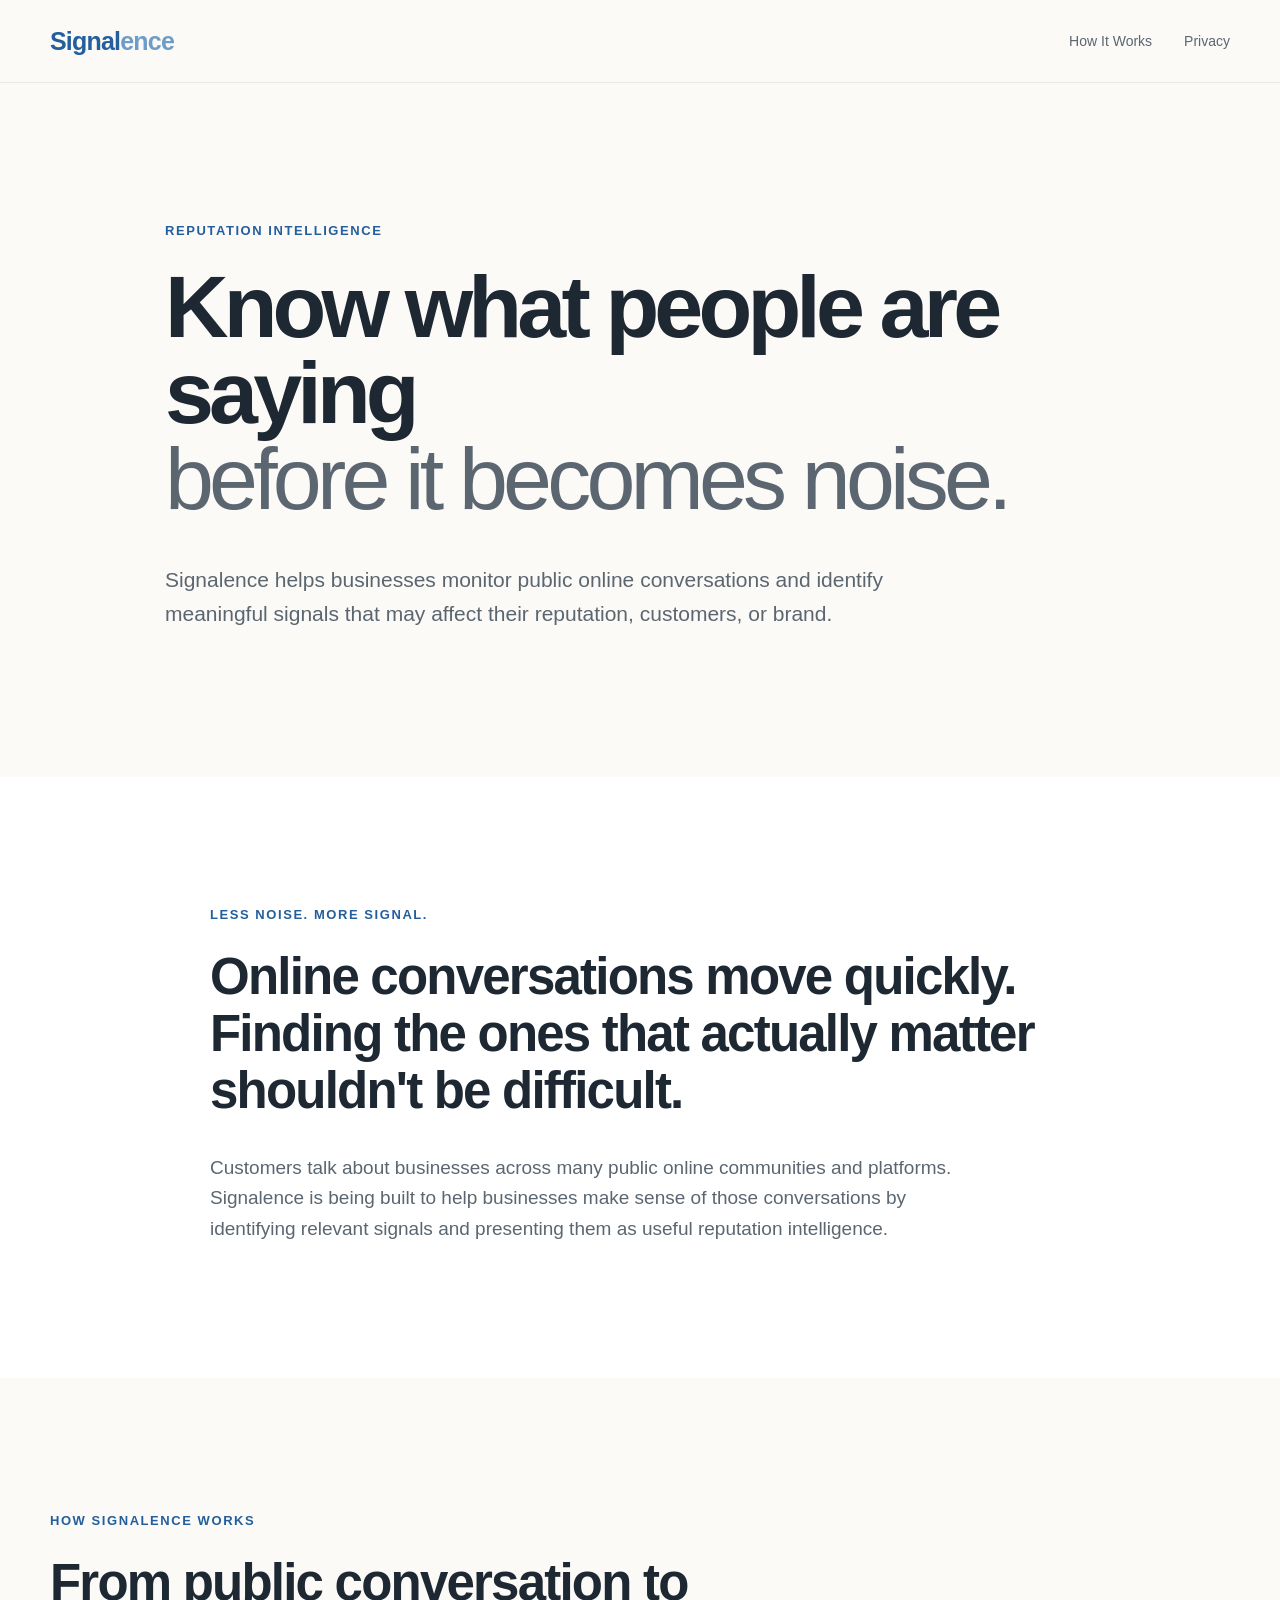
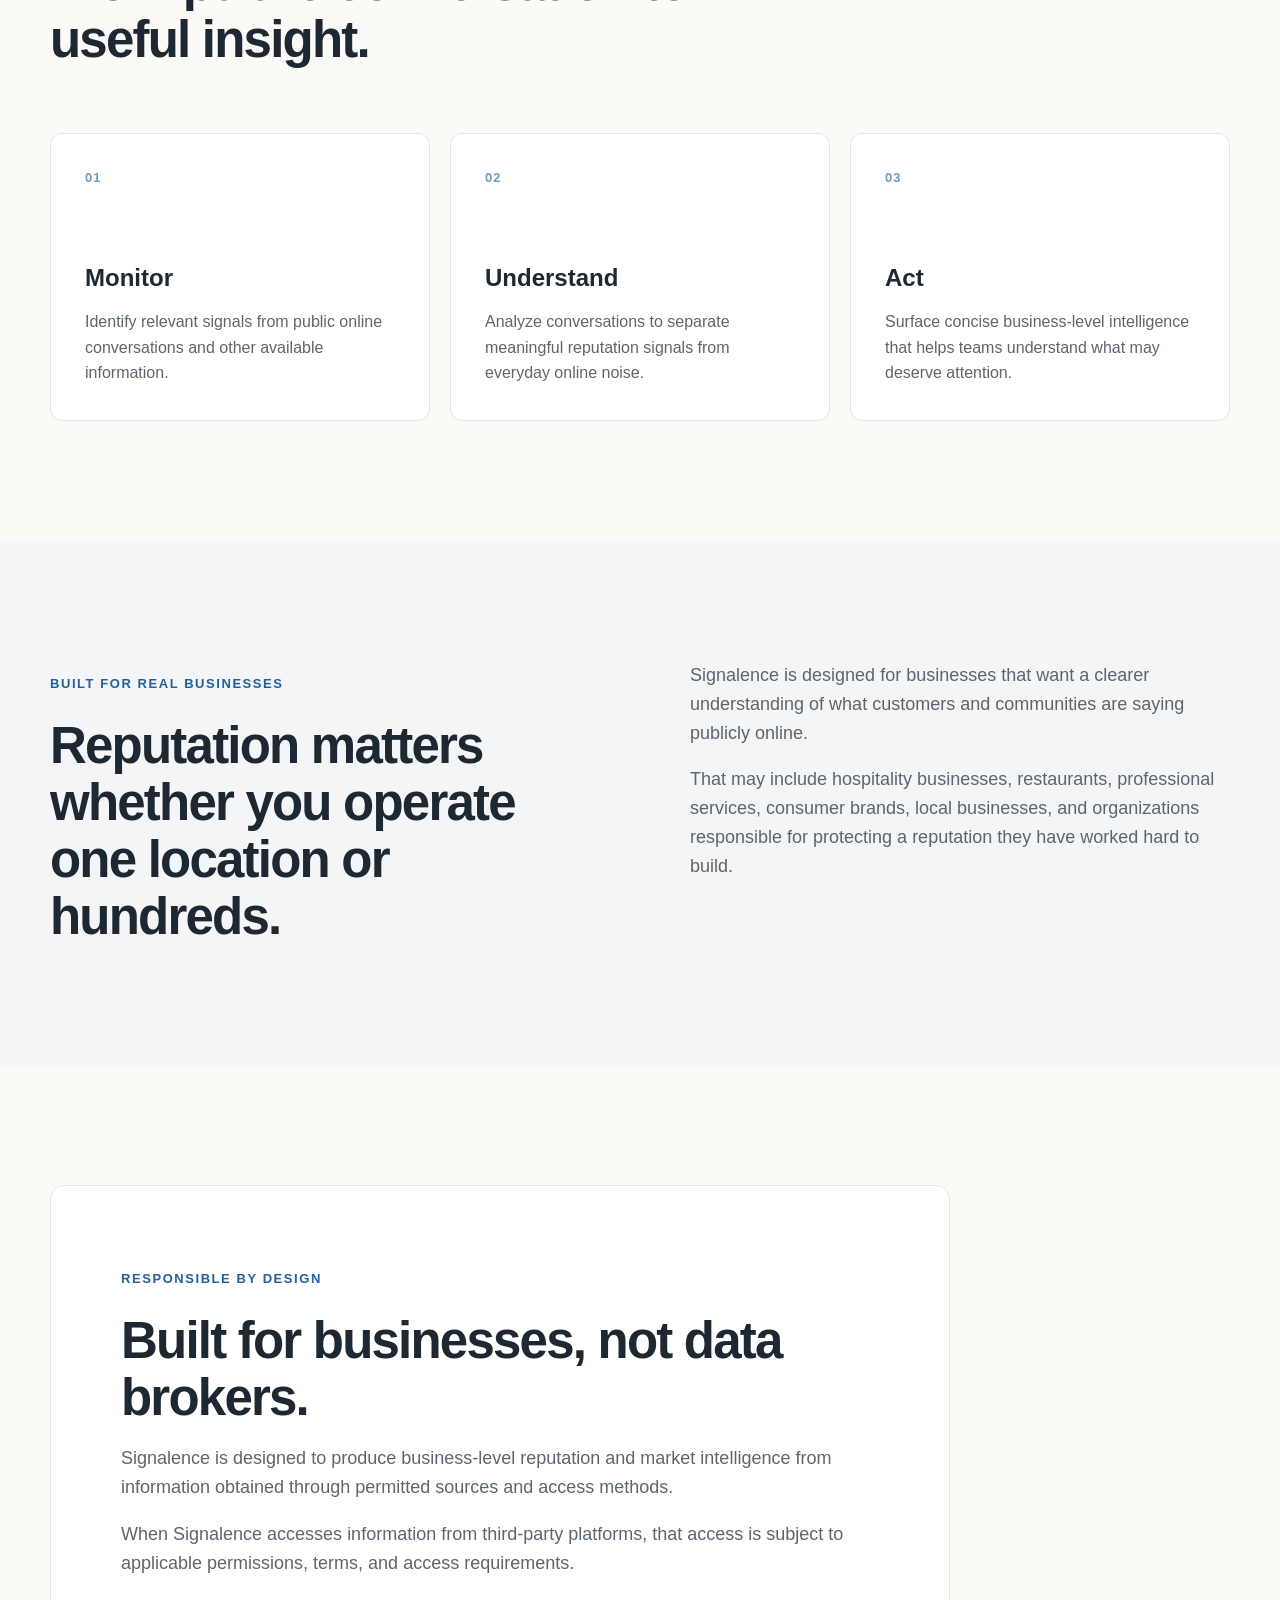
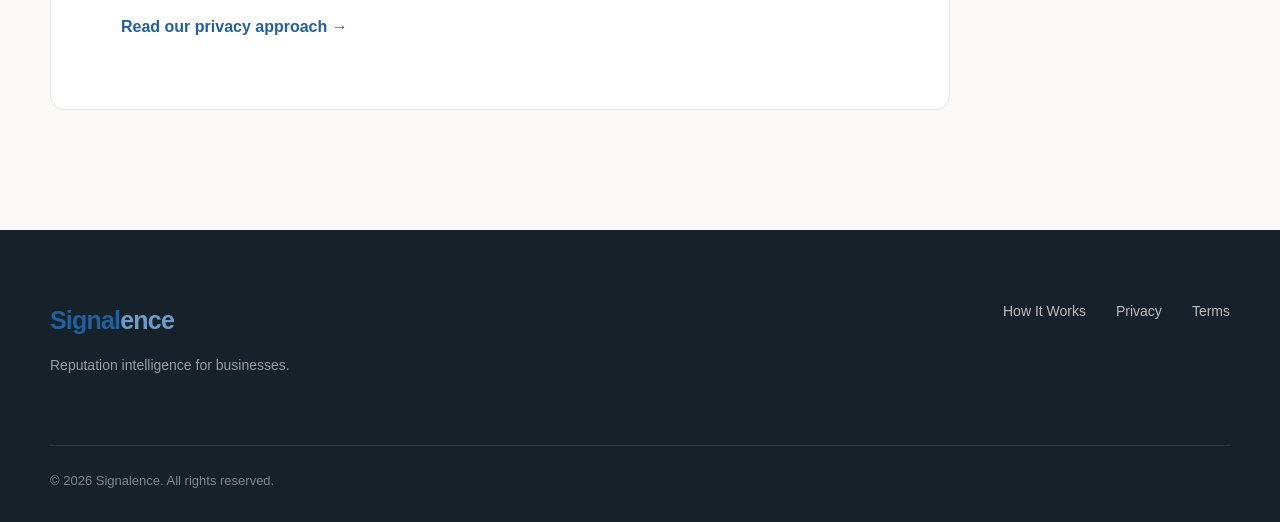
==== index.html @ a6897677 "Initial Signalence website" ====
<!DOCTYPE html>
<html lang="en">
<head>
    <meta charset="UTF-8">
    <meta name="viewport" content="width=device-width, initial-scale=1.0">

    <title>Signalence | Reputation Intelligence</title>

    <meta
            name="description"
            content="Signalence helps businesses understand meaningful public conversations that may affect their reputation, customers, and brand."
    >

    <link rel="stylesheet" href="./styles.css">
</head>

<body>

<header class="site-header">
    <div class="container nav-container">

        <a href="./index.html" class="wordmark">
            <span class="signal">Signal</span><span class="ence">ence</span>
        </a>

        <nav class="main-nav">
            <a href="./about.html">How It Works</a>
            <a href="./privacy.html">Privacy</a>
        </nav>

    </div>
</header>


<main>

    <section class="hero">

        <div class="container hero-content">

            <p class="eyebrow">Reputation intelligence</p>

            <h1>
                Know what people are saying
                <span>before it becomes noise.</span>
            </h1>

            <p class="hero-description">
                Signalence helps businesses monitor public online conversations
                and identify meaningful signals that may affect their reputation,
                customers, or brand.
            </p>



        </div>

    </section>


    <section class="intro">

        <div class="container narrow">

            <p class="section-label">Less noise. More signal.</p>

            <h2>
                Online conversations move quickly.
                Finding the ones that actually matter shouldn't be difficult.
            </h2>

            <p class="section-copy">
                Customers talk about businesses across many public online
                communities and platforms. Signalence is being built to help
                businesses make sense of those conversations by identifying
                relevant signals and presenting them as useful reputation
                intelligence.
            </p>

        </div>

    </section>


    <section class="process">

        <div class="container">

            <div class="section-heading">

                <p class="section-label">How Signalence works</p>

                <h2>
                    From public conversation to useful insight.
                </h2>

            </div>


            <div class="process-grid">

                <article class="process-card">

                    <div class="step-number">01</div>

                    <h3>Monitor</h3>

                    <p>
                        Identify relevant signals from public online conversations and other available information.
                    </p>

                </article>


                <article class="process-card">

                    <div class="step-number">02</div>

                    <h3>Understand</h3>

                    <p>
                        Analyze conversations to separate meaningful reputation
                        signals from everyday online noise.
                    </p>

                </article>


                <article class="process-card">

                    <div class="step-number">03</div>

                    <h3>Act</h3>

                    <p>
                        Surface concise business-level intelligence that helps
                        teams understand what may deserve attention.
                    </p>

                </article>

            </div>

        </div>

    </section>


    <section class="audience">

        <div class="container audience-layout">

            <div>

                <p class="section-label">Built for real businesses</p>

                <h2>
                    Reputation matters whether you operate one location or
                    hundreds.
                </h2>

            </div>


            <div class="audience-copy">

                <p>
                    Signalence is designed for businesses that want a clearer
                    understanding of what customers and communities are saying
                    publicly online.
                </p>

                <p>
                    That may include hospitality businesses, restaurants,
                    professional services, consumer brands, local businesses,
                    and organizations responsible for protecting a reputation
                    they have worked hard to build.
                </p>

            </div>

        </div>

    </section>


    <section class="principles">

        <div class="container">

            <div class="principles-panel">

                <p class="section-label">Responsible by design</p>

                <h2>
                    Built for businesses, not data brokers.
                </h2>

                <p>
                    Signalence is designed to produce business-level reputation and market intelligence from information obtained through permitted sources and access methods.
                </p>

                <p>
                    When Signalence accesses information from third-party platforms, that access is subject to applicable permissions, terms, and access requirements.
                </p>

                <a href="./privacy.html" class="text-link">
                    Read our privacy approach →
                </a>

            </div>

        </div>

    </section>




</main>


<footer class="site-footer">

    <div class="container footer-content">

        <div class="footer-brand">

            <a href="./index.html" class="wordmark footer-wordmark">
                <span class="signal">Signal</span><span class="ence">ence</span>
            </a>

            <p>
                Reputation intelligence for businesses.
            </p>

        </div>


        <div class="footer-links">
            <a href="./about.html">How It Works</a>
            <a href="./privacy.html">Privacy</a>
            <a href="./terms.html">Terms</a>
        </div>

    </div>


    <div class="container footer-bottom">

        <p>© 2026 Signalence. All rights reserved.</p>

    </div>

</footer>

</body>
</html>
---- styles.css ----
:root {
    --blue: #235f9c;
    --blue-light: #6e9cc8;

    --text: #1e2833;
    --text-soft: #5b6671;

    --background: #fbfaf7;
    --surface: #ffffff;
    --surface-soft: #f3f5f6;

    --border: #e2e5e7;

    --max-width: 1180px;
}


* {
    box-sizing: border-box;
}


html {
    scroll-behavior: smooth;
}


body {
    margin: 0;

    background: var(--background);

    color: var(--text);

    font-family:
        -apple-system,
        BlinkMacSystemFont,
        "Segoe UI",
        Helvetica,
        Arial,
        sans-serif;

    line-height: 1.6;
}


a {
    color: inherit;
}


.container {
    width: min(calc(100% - 48px), var(--max-width));
    margin: 0 auto;
}


.narrow {
    max-width: 860px;
}


/* Header */

.site-header {
    background: rgba(251, 250, 247, 0.96);
    border-bottom: 1px solid rgba(30, 40, 51, 0.08);
}


.nav-container {
    min-height: 82px;

    display: flex;
    align-items: center;
    justify-content: space-between;
}


.wordmark {
    text-decoration: none;

    font-size: 25px;
    font-weight: 700;

    letter-spacing: -0.8px;
}


.wordmark .signal {
    color: var(--blue);
}


.wordmark .ence {
    color: var(--blue-light);
}


.main-nav {
    display: flex;
    align-items: center;
    gap: 32px;

    font-size: 14px;
    font-weight: 500;
}


.main-nav a {
    text-decoration: none;
    color: var(--text-soft);
}


.main-nav a:hover {
    color: var(--text);
}


.main-nav .nav-contact {
    color: var(--text);

    border: 1px solid var(--border);
    border-radius: 999px;

    padding: 10px 18px;
}


/* Hero */

.hero {
    padding: 125px 0 145px;
}


.hero-content {
    max-width: 950px;
}


.eyebrow,
.section-label {
    margin-bottom: 22px;

    color: var(--blue);

    font-size: 13px;
    font-weight: 700;

    letter-spacing: 0.12em;
    text-transform: uppercase;
}


.hero h1,
.page-hero h1 {
    margin: 0;

    max-width: 1000px;

    font-size: clamp(50px, 7vw, 88px);
    line-height: 0.98;

    letter-spacing: -0.055em;

    font-weight: 650;
}


.hero h1 span {
    display: block;

    color: var(--text-soft);

    font-weight: 400;
}


.hero-description {
    max-width: 760px;

    margin: 40px 0 0;

    color: var(--text-soft);

    font-size: 21px;
    line-height: 1.65;
}


.hero-actions {
    display: flex;
    gap: 14px;

    margin-top: 42px;
}


.button {
    display: inline-block;

    padding: 14px 23px;

    border-radius: 7px;

    text-decoration: none;

    font-size: 15px;
    font-weight: 600;
}


.button.primary {
    background: var(--blue);

    color: white;
}


.button.primary:hover {
    opacity: 0.92;
}


.button.secondary {
    background: transparent;

    border: 1px solid var(--border);

    color: var(--text);
}


.button.secondary:hover {
    background: var(--surface);
}


/* Intro */

.intro {
    padding: 115px 0;

    background: var(--surface);
}


.intro h2,
.section-heading h2,
.audience h2,
.principles h2,
.contact h2,
.content-section h2 {
    margin: 0;

    font-size: clamp(34px, 4vw, 51px);
    line-height: 1.12;

    letter-spacing: -0.035em;

    font-weight: 600;
}


.section-copy {
    margin-top: 34px;

    max-width: 750px;

    color: var(--text-soft);

    font-size: 19px;
}


/* Process */

.process {
    padding: 120px 0;
}


.section-heading {
    max-width: 720px;

    margin-bottom: 65px;
}


.process-grid {
    display: grid;

    grid-template-columns: repeat(3, 1fr);

    gap: 20px;
}


.process-card {
    min-height: 280px;

    padding: 34px;

    background: var(--surface);

    border: 1px solid var(--border);

    border-radius: 12px;
}


.step-number {
    color: var(--blue-light);

    font-size: 13px;
    font-weight: 700;

    letter-spacing: 0.08em;
}


.process-card h3 {
    margin: 70px 0 12px;

    font-size: 24px;
}


.process-card p {
    margin: 0;

    color: var(--text-soft);
}


/* Audience */

.audience {
    padding: 120px 0;

    background: var(--surface-soft);
}


.audience-layout,
.content-layout {
    display: grid;

    grid-template-columns: 1fr 1fr;

    gap: 100px;
}


.audience-copy,
.content-copy {
    color: var(--text-soft);

    font-size: 18px;
}


.audience-copy p:first-child,
.content-copy p:first-child {
    margin-top: 0;
}


/* Principles */

.principles {
    padding: 120px 0;
}


.principles-panel {
    max-width: 900px;

    padding: 70px;

    background: var(--surface);

    border: 1px solid var(--border);

    border-radius: 14px;
}


.principles-panel p:not(.section-label) {
    max-width: 740px;

    color: var(--text-soft);

    font-size: 18px;
}


.text-link {
    display: inline-block;

    margin-top: 18px;

    color: var(--blue);

    font-weight: 600;

    text-decoration: none;
}


/* Contact */

.contact {
    padding: 120px 0;

    background: var(--blue);
}


.contact-content {
    max-width: 800px;
}


.contact .section-label {
    color: rgba(255, 255, 255, 0.7);
}


.contact h2 {
    color: white;
}


.contact p {
    max-width: 640px;

    color: rgba(255, 255, 255, 0.78);

    font-size: 18px;
}


.email-link {
    display: inline-block;

    margin-top: 25px;

    color: white;

    font-size: 22px;
    font-weight: 600;

    text-decoration: none;

    border-bottom: 1px solid rgba(255, 255, 255, 0.5);
}


/* Interior pages */

.page-hero {
    padding: 110px 0 120px;
}


.page-hero h1 {
    font-size: clamp(48px, 6vw, 76px);
}


.content-section {
    padding: 105px 0;

    border-top: 1px solid var(--border);
}


.light-section {
    background: var(--surface-soft);
}


.light-section .process-grid {
    grid-template-columns: repeat(4, 1fr);
}


.light-section .process-card {
    min-height: 300px;
}


.light-section .process-card h3 {
    margin-top: 65px;
}


/* Legal */

.legal-page {
    padding: 105px 0 130px;
}


.legal-container {
    max-width: 780px;
}


.legal-container h1 {
    margin: 0 0 12px;

    font-size: clamp(46px, 6vw, 68px);

    letter-spacing: -0.045em;
}


.legal-date {
    margin-bottom: 70px;

    color: var(--text-soft);
}


.legal-container h2 {
    margin-top: 54px;
    margin-bottom: 16px;

    font-size: 25px;
}


.legal-container p {
    color: var(--text-soft);

    font-size: 17px;
}


.legal-container a {
    color: var(--blue);
}


/* Footer */

.site-footer {
    padding: 70px 0 30px;

    background: #17212a;

    color: white;
}


.footer-content {
    display: flex;

    justify-content: space-between;

    gap: 60px;

    padding-bottom: 55px;
}


.footer-wordmark {
    display: inline-block;
}


.footer-brand p {
    color: rgba(255, 255, 255, 0.55);

    font-size: 14px;
}


.footer-links {
    display: flex;

    gap: 30px;

    align-items: flex-start;
}


.footer-links a {
    text-decoration: none;

    color: rgba(255, 255, 255, 0.7);

    font-size: 14px;
}


.footer-links a:hover {
    color: white;
}


.footer-bottom {
    padding-top: 25px;

    border-top: 1px solid rgba(255, 255, 255, 0.1);
}


.footer-bottom p {
    margin: 0;

    color: rgba(255, 255, 255, 0.45);

    font-size: 13px;
}


/* Mobile */

@media (max-width: 800px) {

    .container {
        width: min(calc(100% - 32px), var(--max-width));
    }


    .nav-container {
        min-height: 70px;
    }


    .main-nav {
        gap: 16px;
    }


    .main-nav a:not(.nav-contact) {
        display: none;
    }


    .hero {
        padding: 85px 0 100px;
    }


    .hero-description {
        font-size: 18px;
    }


    .hero-actions {
        flex-direction: column;
        align-items: flex-start;
    }


    .process-grid,
    .light-section .process-grid {
        grid-template-columns: 1fr;
    }


    .audience-layout,
    .content-layout {
        grid-template-columns: 1fr;

        gap: 40px;
    }


    .principles-panel {
        padding: 40px 28px;
    }


    .footer-content {
        flex-direction: column;
    }


    .footer-links {
        flex-wrap: wrap;
    }

}
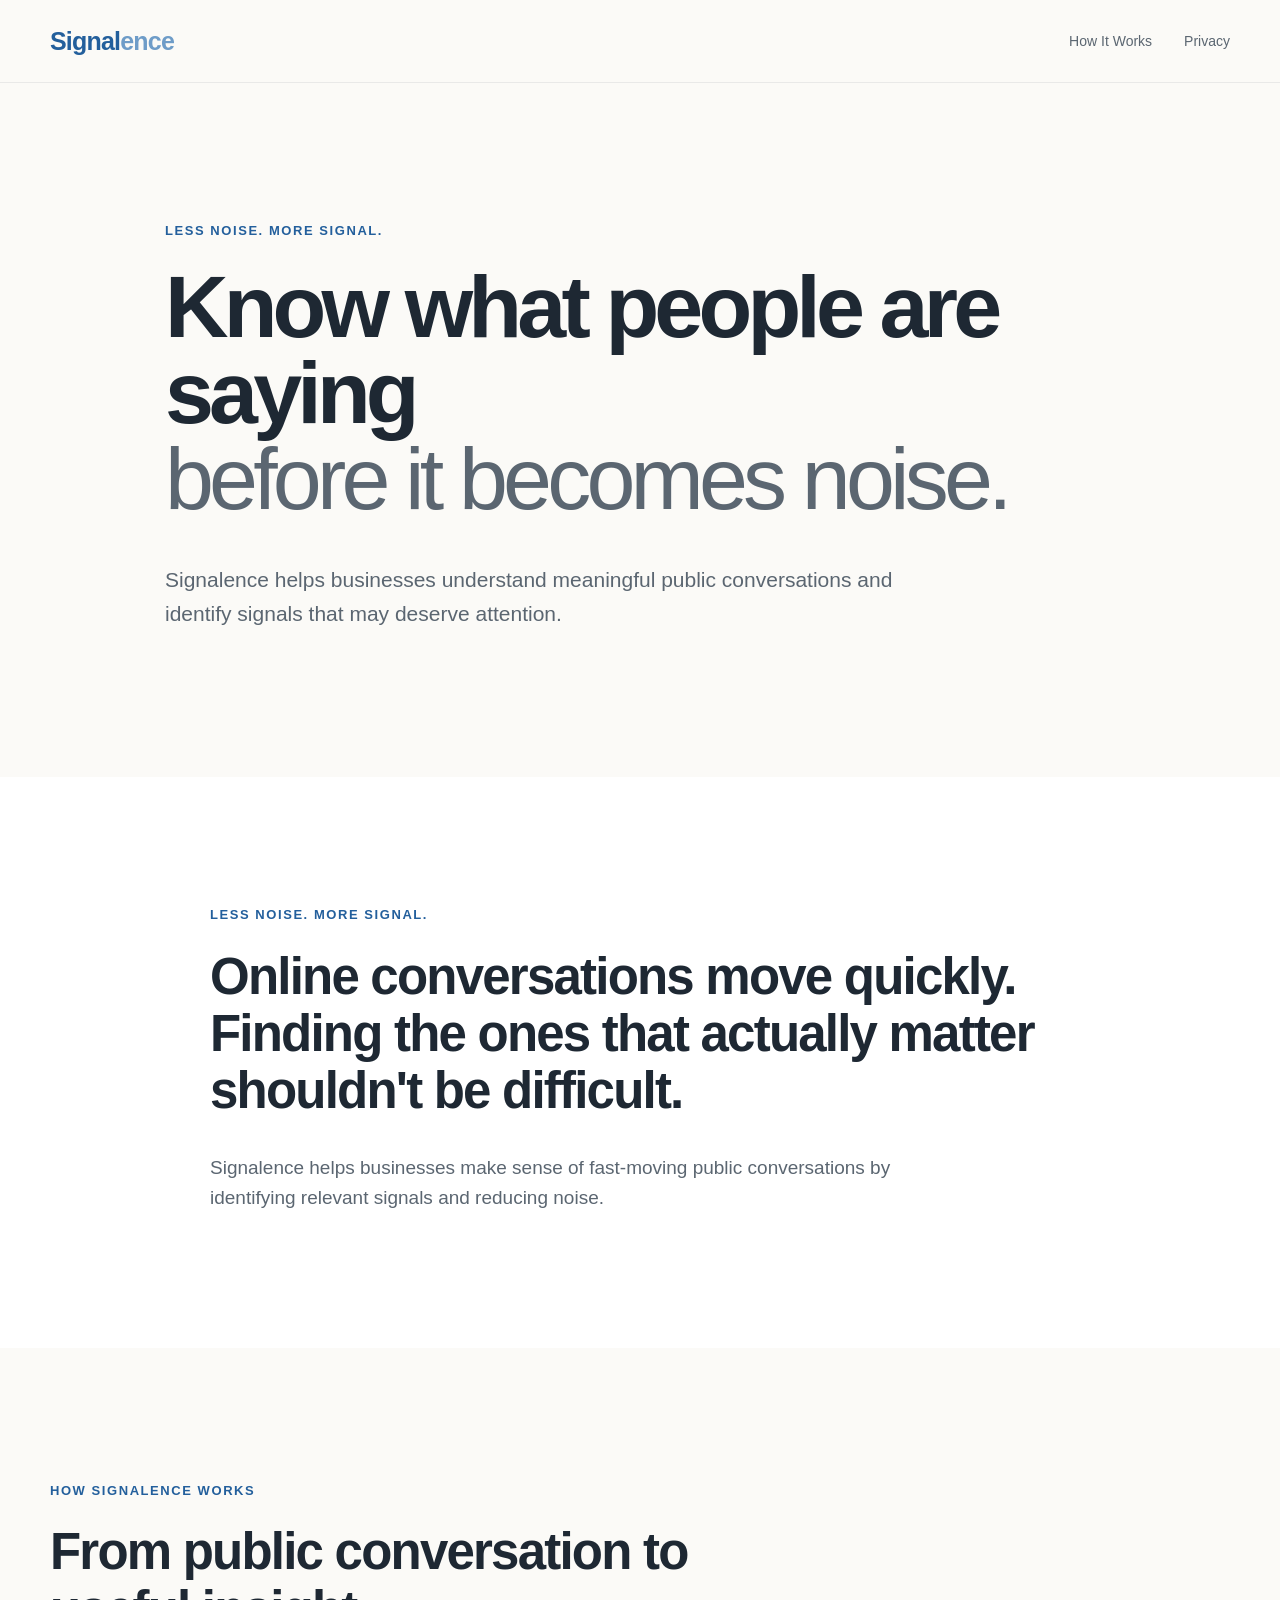
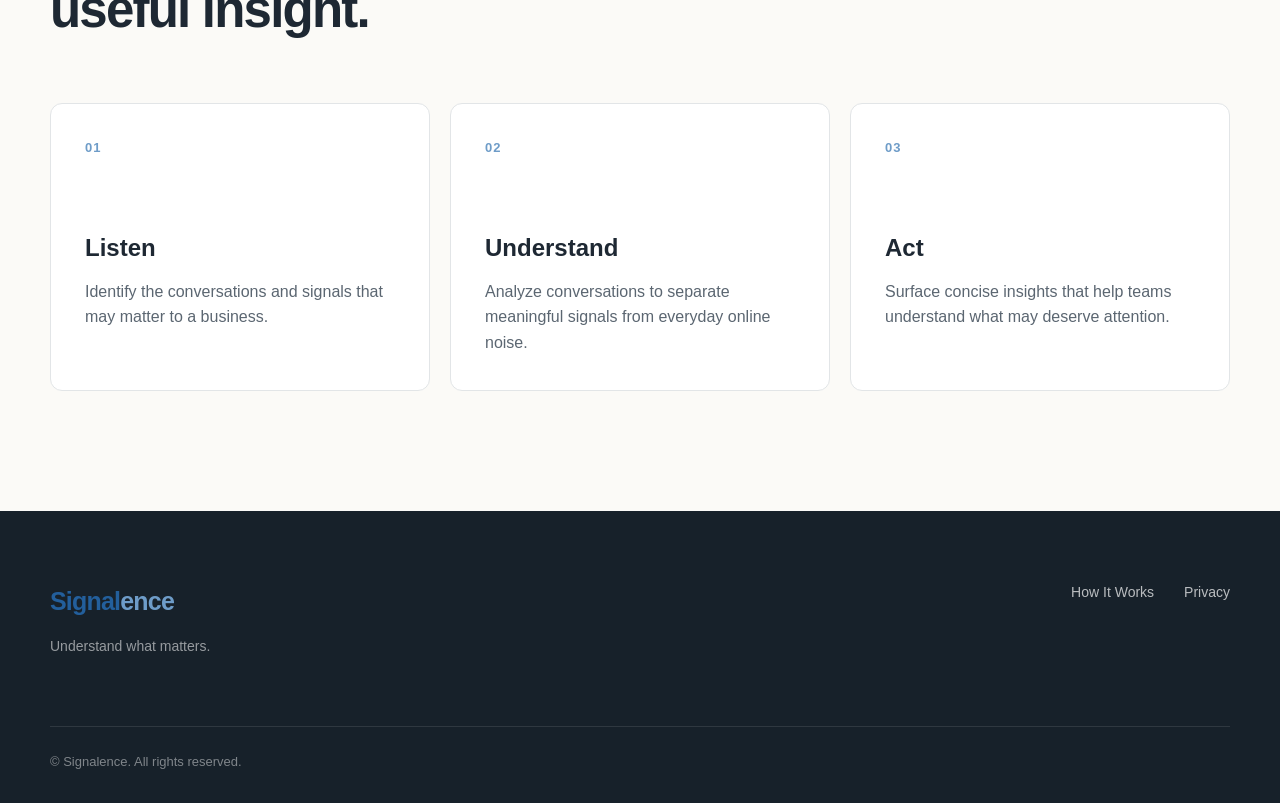
==== commit b13c5628: "Update storefront content" ====
--- a/index.html
+++ b/index.html
@@ -4,11 +4,11 @@
     <meta charset="UTF-8">
     <meta name="viewport" content="width=device-width, initial-scale=1.0">
 
-    <title>Signalence | Reputation Intelligence</title>
+    <title>Signalence</title>
 
     <meta
             name="description"
-            content="Signalence helps businesses understand meaningful public conversations that may affect their reputation, customers, and brand."
+            content="Signalence helps businesses understand meaningful public conversations and identify signals that may deserve attention."
     >
 
     <link rel="stylesheet" href="./styles.css">
@@ -38,7 +38,7 @@
 
         <div class="container hero-content">
 
-            <p class="eyebrow">Reputation intelligence</p>
+            <p class="eyebrow">Less noise. More signal.</p>
 
             <h1>
                 Know what people are saying
@@ -46,9 +46,8 @@
             </h1>
 
             <p class="hero-description">
-                Signalence helps businesses monitor public online conversations
-                and identify meaningful signals that may affect their reputation,
-                customers, or brand.
+                Signalence helps businesses understand meaningful public conversations
+                and identify signals that may deserve attention.
             </p>
 
 
@@ -70,11 +69,8 @@
             </h2>
 
             <p class="section-copy">
-                Customers talk about businesses across many public online
-                communities and platforms. Signalence is being built to help
-                businesses make sense of those conversations by identifying
-                relevant signals and presenting them as useful reputation
-                intelligence.
+                Signalence helps businesses make sense of fast-moving
+                public conversations by identifying relevant signals and reducing noise.
             </p>
 
         </div>
@@ -103,10 +99,10 @@
 
                     <div class="step-number">01</div>
 
-                    <h3>Monitor</h3>
+                    <h3>Listen</h3>
 
                     <p>
-                        Identify relevant signals from public online conversations and other available information.
+                        Identify the conversations and signals that may matter to a business.
                     </p>
 
                 </article>
@@ -119,7 +115,7 @@
                     <h3>Understand</h3>
 
                     <p>
-                        Analyze conversations to separate meaningful reputation
+                        Analyze conversations to separate meaningful
                         signals from everyday online noise.
                     </p>
 
@@ -133,8 +129,7 @@
                     <h3>Act</h3>
 
                     <p>
-                        Surface concise business-level intelligence that helps
-                        teams understand what may deserve attention.
+                        Surface concise insights that help teams understand what may deserve attention.
                     </p>
 
                 </article>
@@ -144,79 +139,6 @@
         </div>
 
     </section>
-
-
-    <section class="audience">
-
-        <div class="container audience-layout">
-
-            <div>
-
-                <p class="section-label">Built for real businesses</p>
-
-                <h2>
-                    Reputation matters whether you operate one location or
-                    hundreds.
-                </h2>
-
-            </div>
-
-
-            <div class="audience-copy">
-
-                <p>
-                    Signalence is designed for businesses that want a clearer
-                    understanding of what customers and communities are saying
-                    publicly online.
-                </p>
-
-                <p>
-                    That may include hospitality businesses, restaurants,
-                    professional services, consumer brands, local businesses,
-                    and organizations responsible for protecting a reputation
-                    they have worked hard to build.
-                </p>
-
-            </div>
-
-        </div>
-
-    </section>
-
-
-    <section class="principles">
-
-        <div class="container">
-
-            <div class="principles-panel">
-
-                <p class="section-label">Responsible by design</p>
-
-                <h2>
-                    Built for businesses, not data brokers.
-                </h2>
-
-                <p>
-                    Signalence is designed to produce business-level reputation and market intelligence from information obtained through permitted sources and access methods.
-                </p>
-
-                <p>
-                    When Signalence accesses information from third-party platforms, that access is subject to applicable permissions, terms, and access requirements.
-                </p>
-
-                <a href="./privacy.html" class="text-link">
-                    Read our privacy approach →
-                </a>
-
-            </div>
-
-        </div>
-
-    </section>
-
-
-
-
 </main>
 
 
@@ -231,7 +153,7 @@
             </a>
 
             <p>
-                Reputation intelligence for businesses.
+                Understand what matters.
             </p>
 
         </div>
@@ -240,7 +162,6 @@
         <div class="footer-links">
             <a href="./about.html">How It Works</a>
             <a href="./privacy.html">Privacy</a>
-            <a href="./terms.html">Terms</a>
         </div>
 
     </div>
@@ -248,7 +169,7 @@
 
     <div class="container footer-bottom">
 
-        <p>© 2026 Signalence. All rights reserved.</p>
+        <p>© Signalence. All rights reserved.</p>
 
     </div>
 
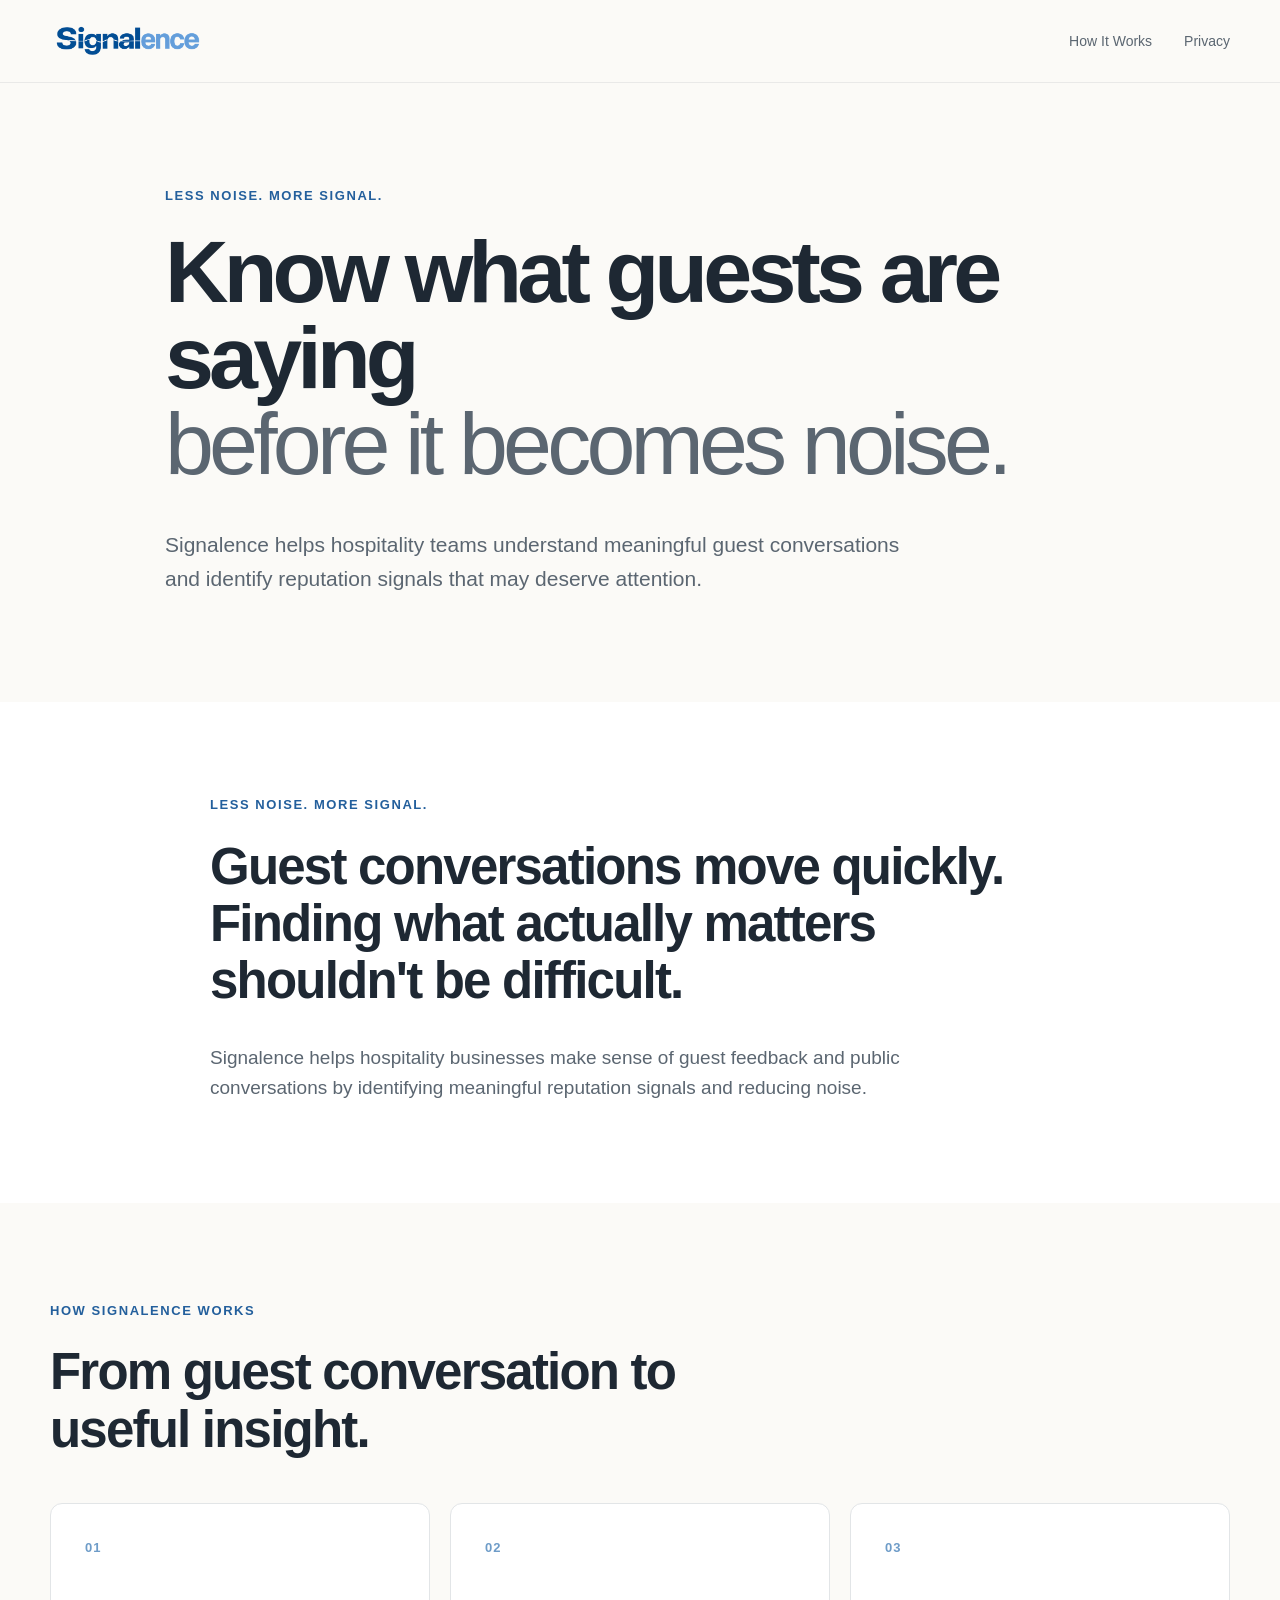
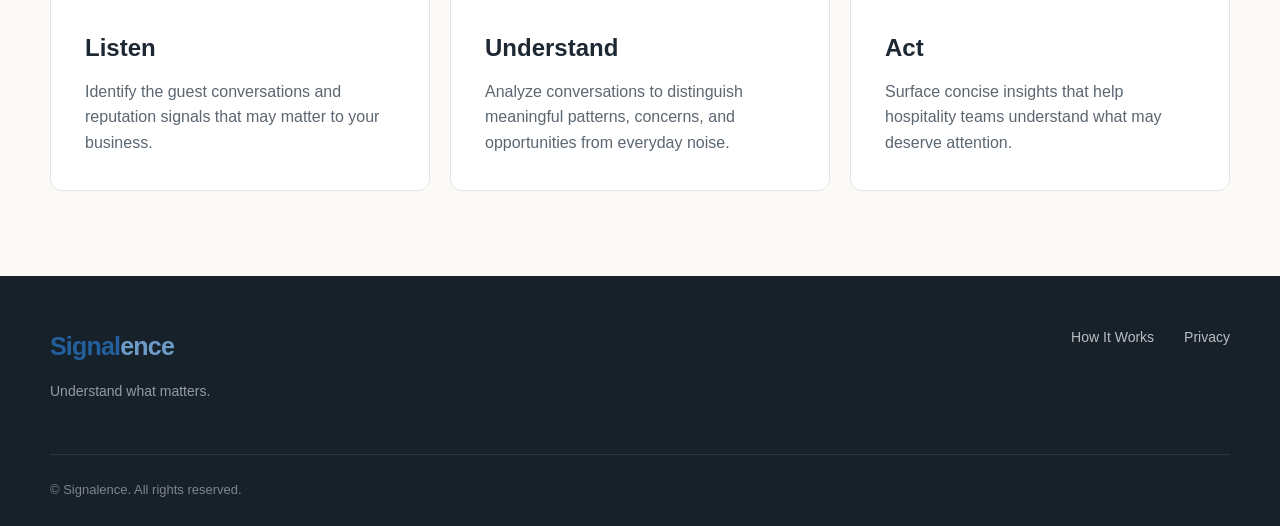
==== commit 769111e0: "Update Signalence hospitality branding and logo" ====
--- a/index.html
+++ b/index.html
@@ -8,7 +8,7 @@
 
     <meta
             name="description"
-            content="Signalence helps businesses understand meaningful public conversations and identify signals that may deserve attention."
+            content="Signalence helps hospitality businesses understand meaningful guest conversations and identify reputation signals that may deserve attention."
     >
 
     <link rel="stylesheet" href="./styles.css">
@@ -19,8 +19,12 @@
 <header class="site-header">
     <div class="container nav-container">
 
-        <a href="./index.html" class="wordmark">
-            <span class="signal">Signal</span><span class="ence">ence</span>
+        <a href="./index.html" class="header-wordmark">
+            <img
+                    src="./signalence-logo.png"
+                    alt="Signalence"
+                    class="header-logo"
+            >
         </a>
 
         <nav class="main-nav">
@@ -41,16 +45,14 @@
             <p class="eyebrow">Less noise. More signal.</p>
 
             <h1>
-                Know what people are saying
+                Know what guests are saying
                 <span>before it becomes noise.</span>
             </h1>
 
             <p class="hero-description">
-                Signalence helps businesses understand meaningful public conversations
-                and identify signals that may deserve attention.
+                Signalence helps hospitality teams understand meaningful guest conversations
+                and identify reputation signals that may deserve attention.
             </p>
-
-
 
         </div>
 
@@ -64,13 +66,14 @@
             <p class="section-label">Less noise. More signal.</p>
 
             <h2>
-                Online conversations move quickly.
-                Finding the ones that actually matter shouldn't be difficult.
+                Guest conversations move quickly.
+                Finding what actually matters shouldn't be difficult.
             </h2>
 
             <p class="section-copy">
-                Signalence helps businesses make sense of fast-moving
-                public conversations by identifying relevant signals and reducing noise.
+                Signalence helps hospitality businesses make sense of guest feedback
+                and public conversations by identifying meaningful reputation signals
+                and reducing noise.
             </p>
 
         </div>
@@ -87,7 +90,7 @@
                 <p class="section-label">How Signalence works</p>
 
                 <h2>
-                    From public conversation to useful insight.
+                    From guest conversation to useful insight.
                 </h2>
 
             </div>
@@ -102,7 +105,8 @@
                     <h3>Listen</h3>
 
                     <p>
-                        Identify the conversations and signals that may matter to a business.
+                        Identify the guest conversations and reputation signals
+                        that may matter to your business.
                     </p>
 
                 </article>
@@ -115,8 +119,8 @@
                     <h3>Understand</h3>
 
                     <p>
-                        Analyze conversations to separate meaningful
-                        signals from everyday online noise.
+                        Analyze conversations to distinguish meaningful patterns,
+                        concerns, and opportunities from everyday noise.
                     </p>
 
                 </article>
@@ -129,7 +133,8 @@
                     <h3>Act</h3>
 
                     <p>
-                        Surface concise insights that help teams understand what may deserve attention.
+                        Surface concise insights that help hospitality teams
+                        understand what may deserve attention.
                     </p>
 
                 </article>
--- a/styles.css
+++ b/styles.css
@@ -14,22 +14,17 @@
     --max-width: 1180px;
 }
 
-
 * {
     box-sizing: border-box;
 }
 
-
 html {
     scroll-behavior: smooth;
 }
 
-
 body {
     margin: 0;
-
     background: var(--background);
-
     color: var(--text);
 
     font-family:
@@ -43,18 +38,15 @@
     line-height: 1.6;
 }
 
-
 a {
     color: inherit;
 }
-
 
 .container {
     width: min(calc(100% - 48px), var(--max-width));
     margin: 0 auto;
 }
 
-
 .narrow {
     max-width: 860px;
 }
@@ -67,7 +59,6 @@
     border-bottom: 1px solid rgba(30, 40, 51, 0.08);
 }
 
-
 .nav-container {
     min-height: 82px;
 
@@ -76,6 +67,17 @@
     justify-content: space-between;
 }
 
+.header-wordmark {
+    display: flex;
+    align-items: center;
+    text-decoration: none;
+}
+
+.header-logo {
+    display: block;
+    width: 155px;
+    height: auto;
+}
 
 .wordmark {
     text-decoration: none;
@@ -86,16 +88,13 @@
     letter-spacing: -0.8px;
 }
 
-
 .wordmark .signal {
     color: var(--blue);
 }
 
-
 .wordmark .ence {
     color: var(--blue-light);
 }
-
 
 .main-nav {
     display: flex;
@@ -106,18 +105,15 @@
     font-weight: 500;
 }
 
-
 .main-nav a {
     text-decoration: none;
     color: var(--text-soft);
 }
 
-
 .main-nav a:hover {
     color: var(--text);
 }
 
-
 .main-nav .nav-contact {
     color: var(--text);
 
@@ -131,14 +127,12 @@
 /* Hero */
 
 .hero {
-    padding: 125px 0 145px;
-}
-
+    padding: 90px 0 105px;
+}
 
 .hero-content {
     max-width: 950px;
 }
-
 
 .eyebrow,
 .section-label {
@@ -153,7 +147,6 @@
     text-transform: uppercase;
 }
 
-
 .hero h1,
 .page-hero h1 {
     margin: 0;
@@ -168,7 +161,6 @@
     font-weight: 650;
 }
 
-
 .hero h1 span {
     display: block;
 
@@ -177,7 +169,6 @@
     font-weight: 400;
 }
 
-
 .hero-description {
     max-width: 760px;
 
@@ -188,7 +179,6 @@
     font-size: 21px;
     line-height: 1.65;
 }
-
 
 .hero-actions {
     display: flex;
@@ -197,7 +187,6 @@
     margin-top: 42px;
 }
 
-
 .button {
     display: inline-block;
 
@@ -211,19 +200,15 @@
     font-weight: 600;
 }
 
-
 .button.primary {
     background: var(--blue);
-
     color: white;
 }
-
 
 .button.primary:hover {
     opacity: 0.92;
 }
 
-
 .button.secondary {
     background: transparent;
 
@@ -232,7 +217,6 @@
     color: var(--text);
 }
 
-
 .button.secondary:hover {
     background: var(--surface);
 }
@@ -241,11 +225,10 @@
 /* Intro */
 
 .intro {
-    padding: 115px 0;
+    padding: 80px 0;
 
     background: var(--surface);
 }
-
 
 .intro h2,
 .section-heading h2,
@@ -263,7 +246,6 @@
     font-weight: 600;
 }
 
-
 .section-copy {
     margin-top: 34px;
 
@@ -278,16 +260,14 @@
 /* Process */
 
 .process {
-    padding: 120px 0;
-}
-
+    padding: 85px 0;
+}
 
 .section-heading {
     max-width: 720px;
 
-    margin-bottom: 65px;
-}
-
+    margin-bottom: 45px;
+}
 
 .process-grid {
     display: grid;
@@ -297,7 +277,6 @@
     gap: 20px;
 }
 
-
 .process-card {
     min-height: 280px;
 
@@ -310,7 +289,6 @@
     border-radius: 12px;
 }
 
-
 .step-number {
     color: var(--blue-light);
 
@@ -320,14 +298,12 @@
     letter-spacing: 0.08em;
 }
 
-
 .process-card h3 {
     margin: 70px 0 12px;
 
     font-size: 24px;
 }
 
-
 .process-card p {
     margin: 0;
 
@@ -338,11 +314,10 @@
 /* Audience */
 
 .audience {
-    padding: 120px 0;
+    padding: 85px 0;
 
     background: var(--surface-soft);
 }
-
 
 .audience-layout,
 .content-layout {
@@ -353,14 +328,12 @@
     gap: 100px;
 }
 
-
 .audience-copy,
 .content-copy {
     color: var(--text-soft);
 
     font-size: 18px;
 }
-
 
 .audience-copy p:first-child,
 .content-copy p:first-child {
@@ -371,9 +344,8 @@
 /* Principles */
 
 .principles {
-    padding: 120px 0;
-}
-
+    padding: 85px 0;
+}
 
 .principles-panel {
     max-width: 900px;
@@ -387,7 +359,6 @@
     border-radius: 14px;
 }
 
-
 .principles-panel p:not(.section-label) {
     max-width: 740px;
 
@@ -396,7 +367,6 @@
     font-size: 18px;
 }
 
-
 .text-link {
     display: inline-block;
 
@@ -413,27 +383,23 @@
 /* Contact */
 
 .contact {
-    padding: 120px 0;
+    padding: 85px 0;
 
     background: var(--blue);
 }
-
 
 .contact-content {
     max-width: 800px;
 }
 
-
 .contact .section-label {
     color: rgba(255, 255, 255, 0.7);
 }
 
-
 .contact h2 {
     color: white;
 }
 
-
 .contact p {
     max-width: 640px;
 
@@ -442,7 +408,6 @@
     font-size: 18px;
 }
 
-
 .email-link {
     display: inline-block;
 
@@ -462,37 +427,31 @@
 /* Interior pages */
 
 .page-hero {
-    padding: 110px 0 120px;
-}
-
+    padding: 80px 0 85px;
+}
 
 .page-hero h1 {
     font-size: clamp(48px, 6vw, 76px);
 }
 
-
 .content-section {
-    padding: 105px 0;
+    padding: 75px 0;
 
     border-top: 1px solid var(--border);
 }
-
 
 .light-section {
     background: var(--surface-soft);
 }
 
-
 .light-section .process-grid {
     grid-template-columns: repeat(4, 1fr);
 }
 
-
 .light-section .process-card {
     min-height: 300px;
 }
 
-
 .light-section .process-card h3 {
     margin-top: 65px;
 }
@@ -501,15 +460,13 @@
 /* Legal */
 
 .legal-page {
-    padding: 105px 0 130px;
-}
-
+    padding: 75px 0 90px;
+}
 
 .legal-container {
     max-width: 780px;
 }
 
-
 .legal-container h1 {
     margin: 0 0 12px;
 
@@ -518,28 +475,24 @@
     letter-spacing: -0.045em;
 }
 
-
 .legal-date {
-    margin-bottom: 70px;
-
-    color: var(--text-soft);
-}
-
+    margin-bottom: 45px;
+
+    color: var(--text-soft);
+}
 
 .legal-container h2 {
-    margin-top: 54px;
-    margin-bottom: 16px;
+    margin-top: 38px;
+    margin-bottom: 14px;
 
     font-size: 25px;
 }
 
-
 .legal-container p {
     color: var(--text-soft);
 
     font-size: 17px;
 }
-
 
 .legal-container a {
     color: var(--blue);
@@ -549,13 +502,12 @@
 /* Footer */
 
 .site-footer {
-    padding: 70px 0 30px;
+    padding: 50px 0 25px;
 
     background: #17212a;
 
     color: white;
 }
-
 
 .footer-content {
     display: flex;
@@ -564,22 +516,19 @@
 
     gap: 60px;
 
-    padding-bottom: 55px;
-}
-
+    padding-bottom: 38px;
+}
 
 .footer-wordmark {
     display: inline-block;
 }
 
-
 .footer-brand p {
     color: rgba(255, 255, 255, 0.55);
 
     font-size: 14px;
 }
 
-
 .footer-links {
     display: flex;
 
@@ -588,7 +537,6 @@
     align-items: flex-start;
 }
 
-
 .footer-links a {
     text-decoration: none;
 
@@ -597,19 +545,16 @@
     font-size: 14px;
 }
 
-
 .footer-links a:hover {
     color: white;
 }
 
-
 .footer-bottom {
     padding-top: 25px;
 
     border-top: 1px solid rgba(255, 255, 255, 0.1);
 }
 
-
 .footer-bottom p {
     margin: 0;
 
@@ -627,44 +572,36 @@
         width: min(calc(100% - 32px), var(--max-width));
     }
 
-
     .nav-container {
         min-height: 70px;
     }
 
-
     .main-nav {
         gap: 16px;
     }
 
-
     .main-nav a:not(.nav-contact) {
         display: none;
     }
 
-
     .hero {
-        padding: 85px 0 100px;
-    }
-
+        padding: 65px 0 75px;
+    }
 
     .hero-description {
         font-size: 18px;
     }
-
 
     .hero-actions {
         flex-direction: column;
         align-items: flex-start;
     }
 
-
     .process-grid,
     .light-section .process-grid {
         grid-template-columns: 1fr;
     }
 
-
     .audience-layout,
     .content-layout {
         grid-template-columns: 1fr;
@@ -672,19 +609,15 @@
         gap: 40px;
     }
 
-
     .principles-panel {
         padding: 40px 28px;
     }
 
-
     .footer-content {
         flex-direction: column;
     }
 
-
     .footer-links {
         flex-wrap: wrap;
     }
-
 }
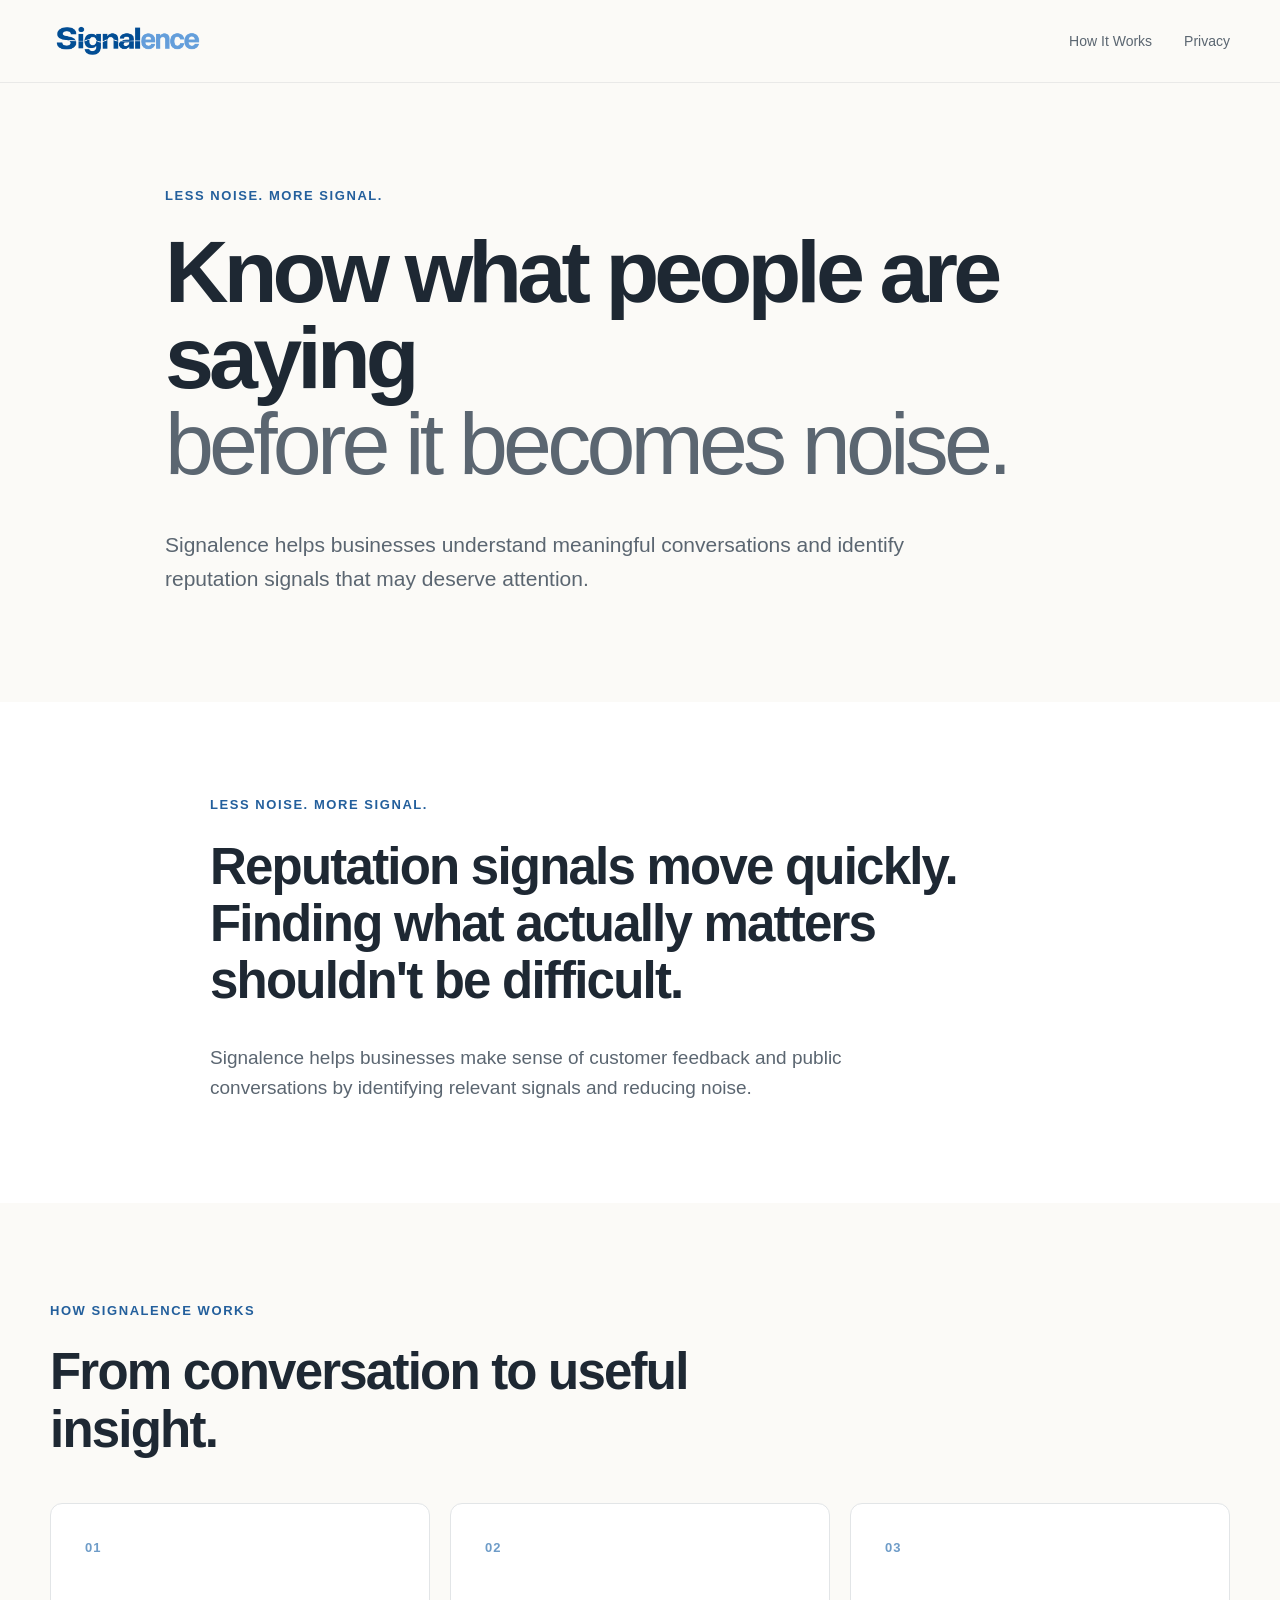
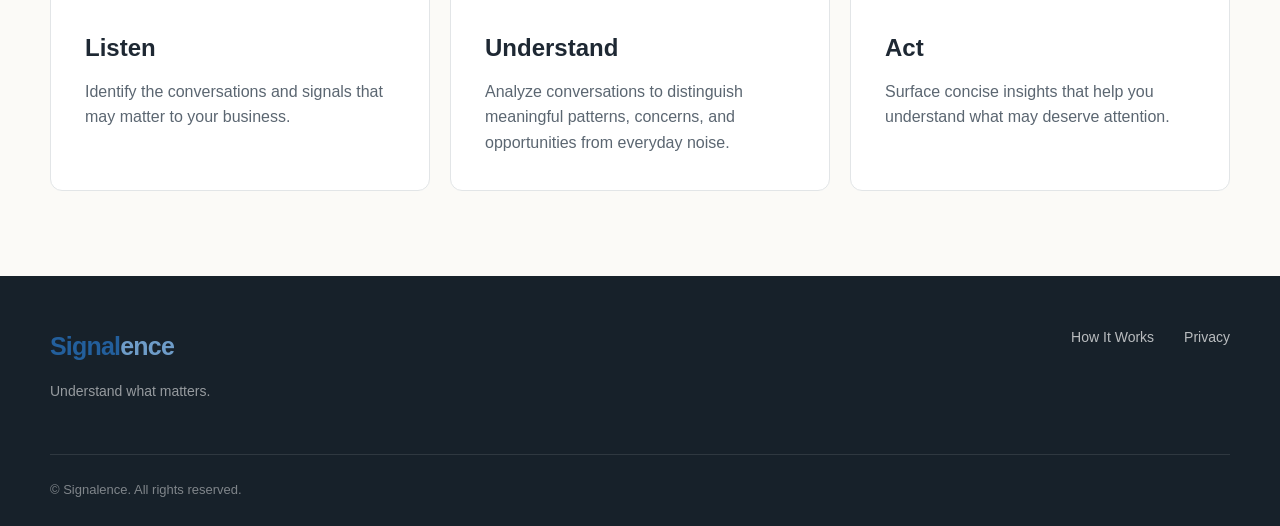
==== commit 95987f9d: "remove Signalence hospitality branding" ====
--- a/index.html
+++ b/index.html
@@ -8,7 +8,7 @@
 
     <meta
             name="description"
-            content="Signalence helps hospitality businesses understand meaningful guest conversations and identify reputation signals that may deserve attention."
+            content="Signalence helps businesses understand meaningful public conversations and identify signals that may deserve attention."
     >
 
     <link rel="stylesheet" href="./styles.css">
@@ -45,12 +45,12 @@
             <p class="eyebrow">Less noise. More signal.</p>
 
             <h1>
-                Know what guests are saying
+                Know what people are saying
                 <span>before it becomes noise.</span>
             </h1>
 
             <p class="hero-description">
-                Signalence helps hospitality teams understand meaningful guest conversations
+                Signalence helps businesses understand meaningful conversations
                 and identify reputation signals that may deserve attention.
             </p>
 
@@ -66,14 +66,13 @@
             <p class="section-label">Less noise. More signal.</p>
 
             <h2>
-                Guest conversations move quickly.
+                Reputation signals move quickly.
                 Finding what actually matters shouldn't be difficult.
             </h2>
 
             <p class="section-copy">
-                Signalence helps hospitality businesses make sense of guest feedback
-                and public conversations by identifying meaningful reputation signals
-                and reducing noise.
+                Signalence helps businesses make sense of customer feedback
+                and public conversations by identifying relevant signals and reducing noise.
             </p>
 
         </div>
@@ -90,7 +89,7 @@
                 <p class="section-label">How Signalence works</p>
 
                 <h2>
-                    From guest conversation to useful insight.
+                    From conversation to useful insight.
                 </h2>
 
             </div>
@@ -105,7 +104,7 @@
                     <h3>Listen</h3>
 
                     <p>
-                        Identify the guest conversations and reputation signals
+                        Identify the conversations and signals
                         that may matter to your business.
                     </p>
 
@@ -133,7 +132,7 @@
                     <h3>Act</h3>
 
                     <p>
-                        Surface concise insights that help hospitality teams
+                        Surface concise insights that help you
                         understand what may deserve attention.
                     </p>
 
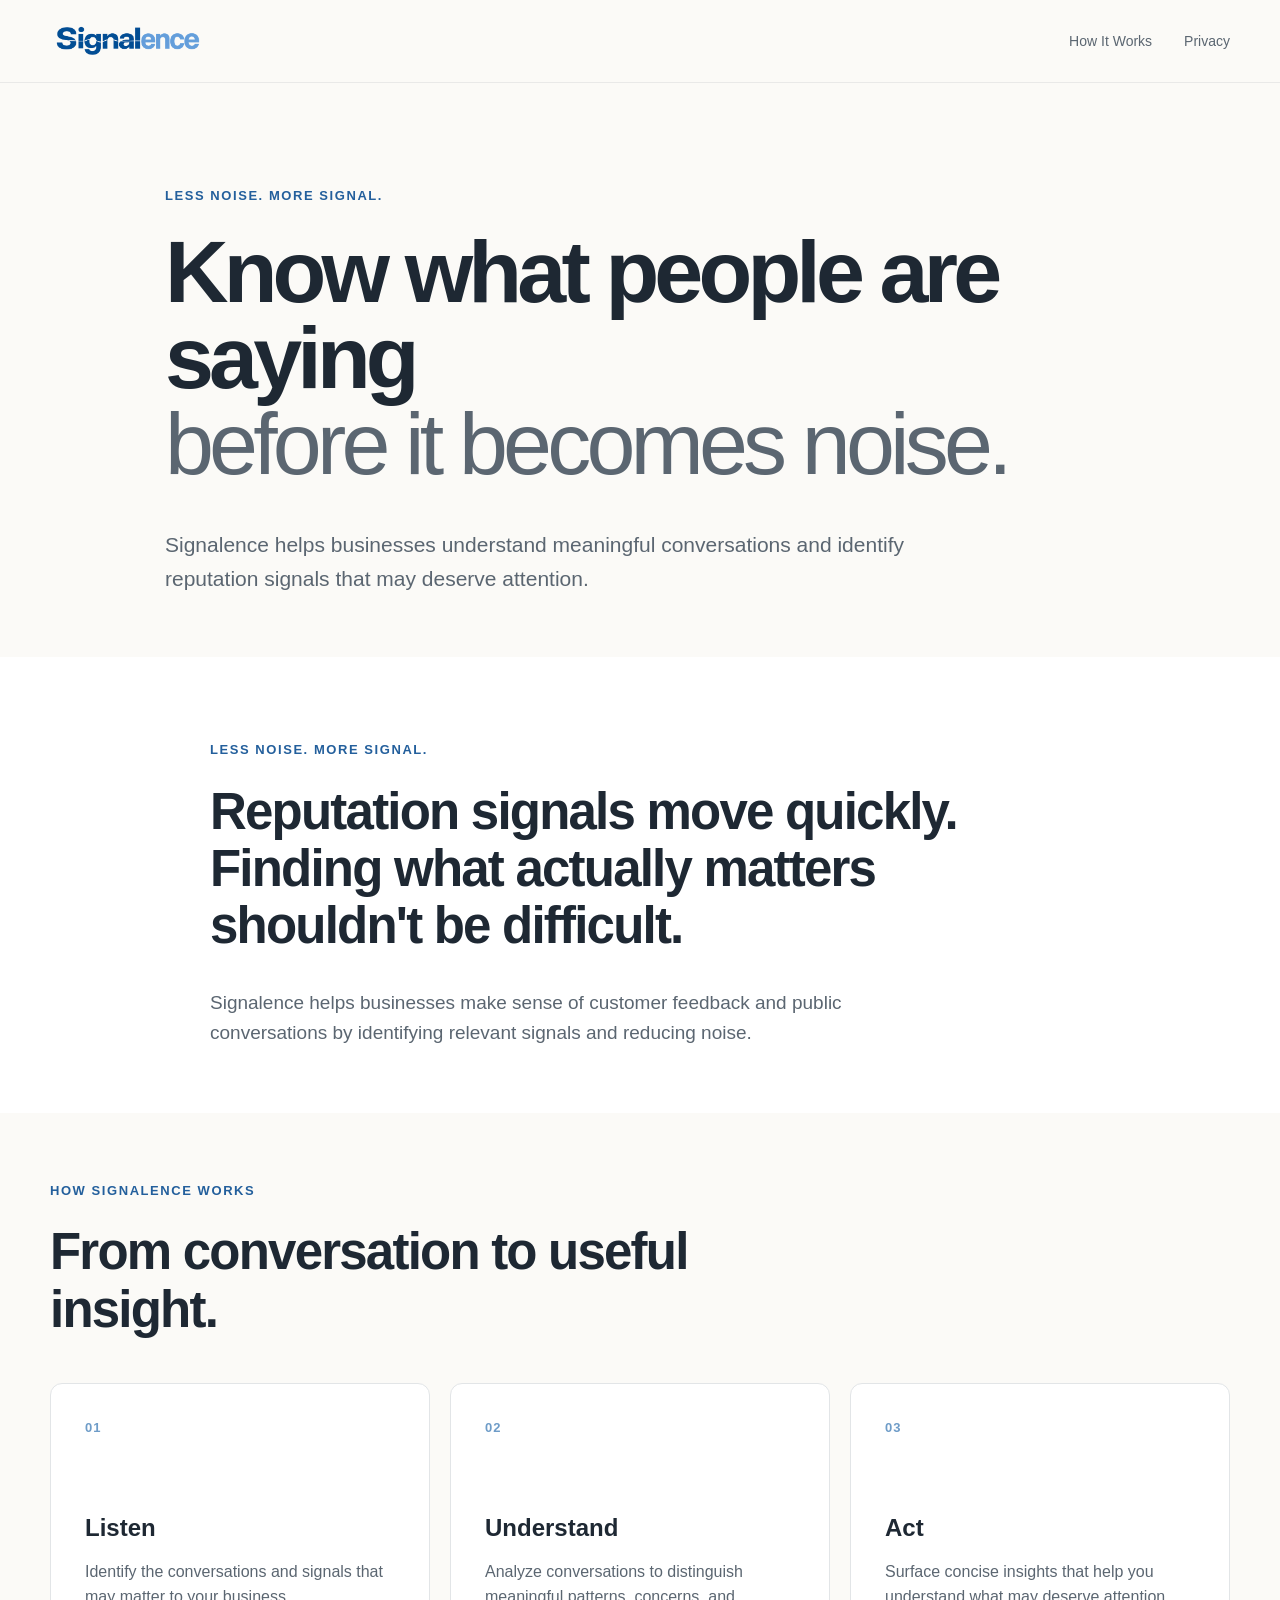
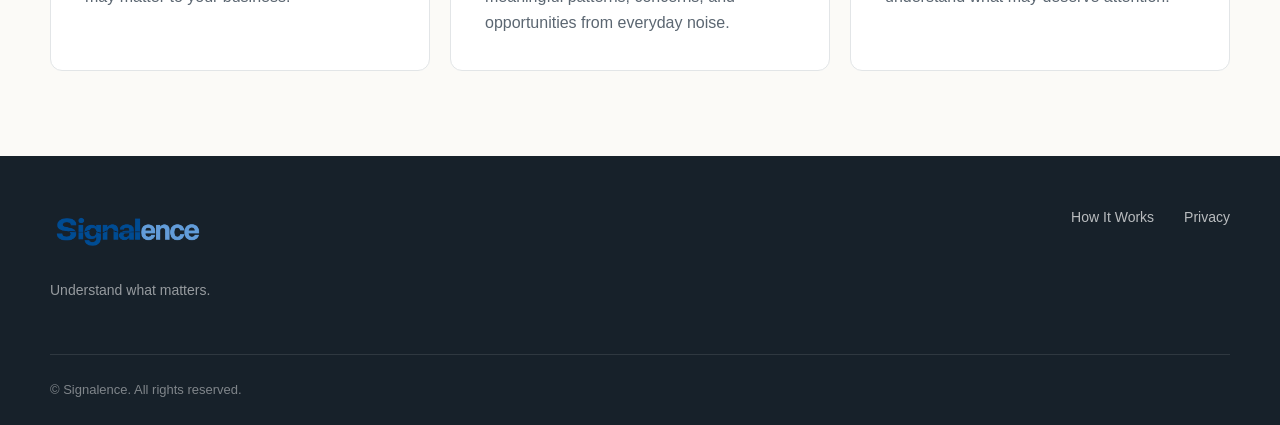
==== commit c99d55f8: "update footer for logo" ====
--- a/index.html
+++ b/index.html
@@ -152,8 +152,12 @@
 
         <div class="footer-brand">
 
-            <a href="./index.html" class="wordmark footer-wordmark">
-                <span class="signal">Signal</span><span class="ence">ence</span>
+            <a href="./index.html" class="footer-logo-link">
+                <img
+                        src="./signalence-logo.png"
+                        alt="Signalence"
+                        class="footer-logo"
+                >
             </a>
 
             <p>
--- a/styles.css
+++ b/styles.css
@@ -51,7 +51,6 @@
     max-width: 860px;
 }
 
-
 /* Header */
 
 .site-header {
@@ -76,6 +75,7 @@
 .header-logo {
     display: block;
     width: 155px;
+    max-width: 155px;
     height: auto;
 }
 
@@ -123,11 +123,10 @@
     padding: 10px 18px;
 }
 
-
 /* Hero */
 
 .hero {
-    padding: 90px 0 105px;
+    padding: 90px 0 60px;
 }
 
 .hero-content {
@@ -221,12 +220,10 @@
     background: var(--surface);
 }
 
-
 /* Intro */
 
 .intro {
-    padding: 80px 0;
-
+    padding: 70px 0 45px;
     background: var(--surface);
 }
 
@@ -256,11 +253,10 @@
     font-size: 19px;
 }
 
-
 /* Process */
 
 .process {
-    padding: 85px 0;
+    padding: 55px 0 85px;
 }
 
 .section-heading {
@@ -309,7 +305,6 @@
 
     color: var(--text-soft);
 }
-
 
 /* Audience */
 
@@ -340,7 +335,6 @@
     margin-top: 0;
 }
 
-
 /* Principles */
 
 .principles {
@@ -379,7 +373,6 @@
     text-decoration: none;
 }
 
-
 /* Contact */
 
 .contact {
@@ -423,7 +416,6 @@
     border-bottom: 1px solid rgba(255, 255, 255, 0.5);
 }
 
-
 /* Interior pages */
 
 .page-hero {
@@ -455,7 +447,6 @@
 .light-section .process-card h3 {
     margin-top: 65px;
 }
-
 
 /* Legal */
 
@@ -498,7 +489,6 @@
     color: var(--blue);
 }
 
-
 /* Footer */
 
 .site-footer {
@@ -519,6 +509,19 @@
     padding-bottom: 38px;
 }
 
+.footer-logo-link {
+    display: inline-block;
+    line-height: 0;
+    text-decoration: none;
+}
+
+.footer-logo {
+    display: block;
+    width: 155px !important;
+    max-width: 155px !important;
+    height: auto !important;
+}
+
 .footer-wordmark {
     display: inline-block;
 }
@@ -563,11 +566,9 @@
     font-size: 13px;
 }
 
-
 /* Mobile */
 
 @media (max-width: 800px) {
-
     .container {
         width: min(calc(100% - 32px), var(--max-width));
     }
@@ -584,8 +585,22 @@
         display: none;
     }
 
+    .header-logo,
+    .footer-logo {
+        width: 140px !important;
+        max-width: 140px !important;
+    }
+
     .hero {
-        padding: 65px 0 75px;
+        padding: 65px 0 50px;
+    }
+
+    .intro {
+        padding: 55px 0 35px;
+    }
+
+    .process {
+        padding: 45px 0 65px;
     }
 
     .hero-description {
@@ -620,4 +635,4 @@
     .footer-links {
         flex-wrap: wrap;
     }
-}+}
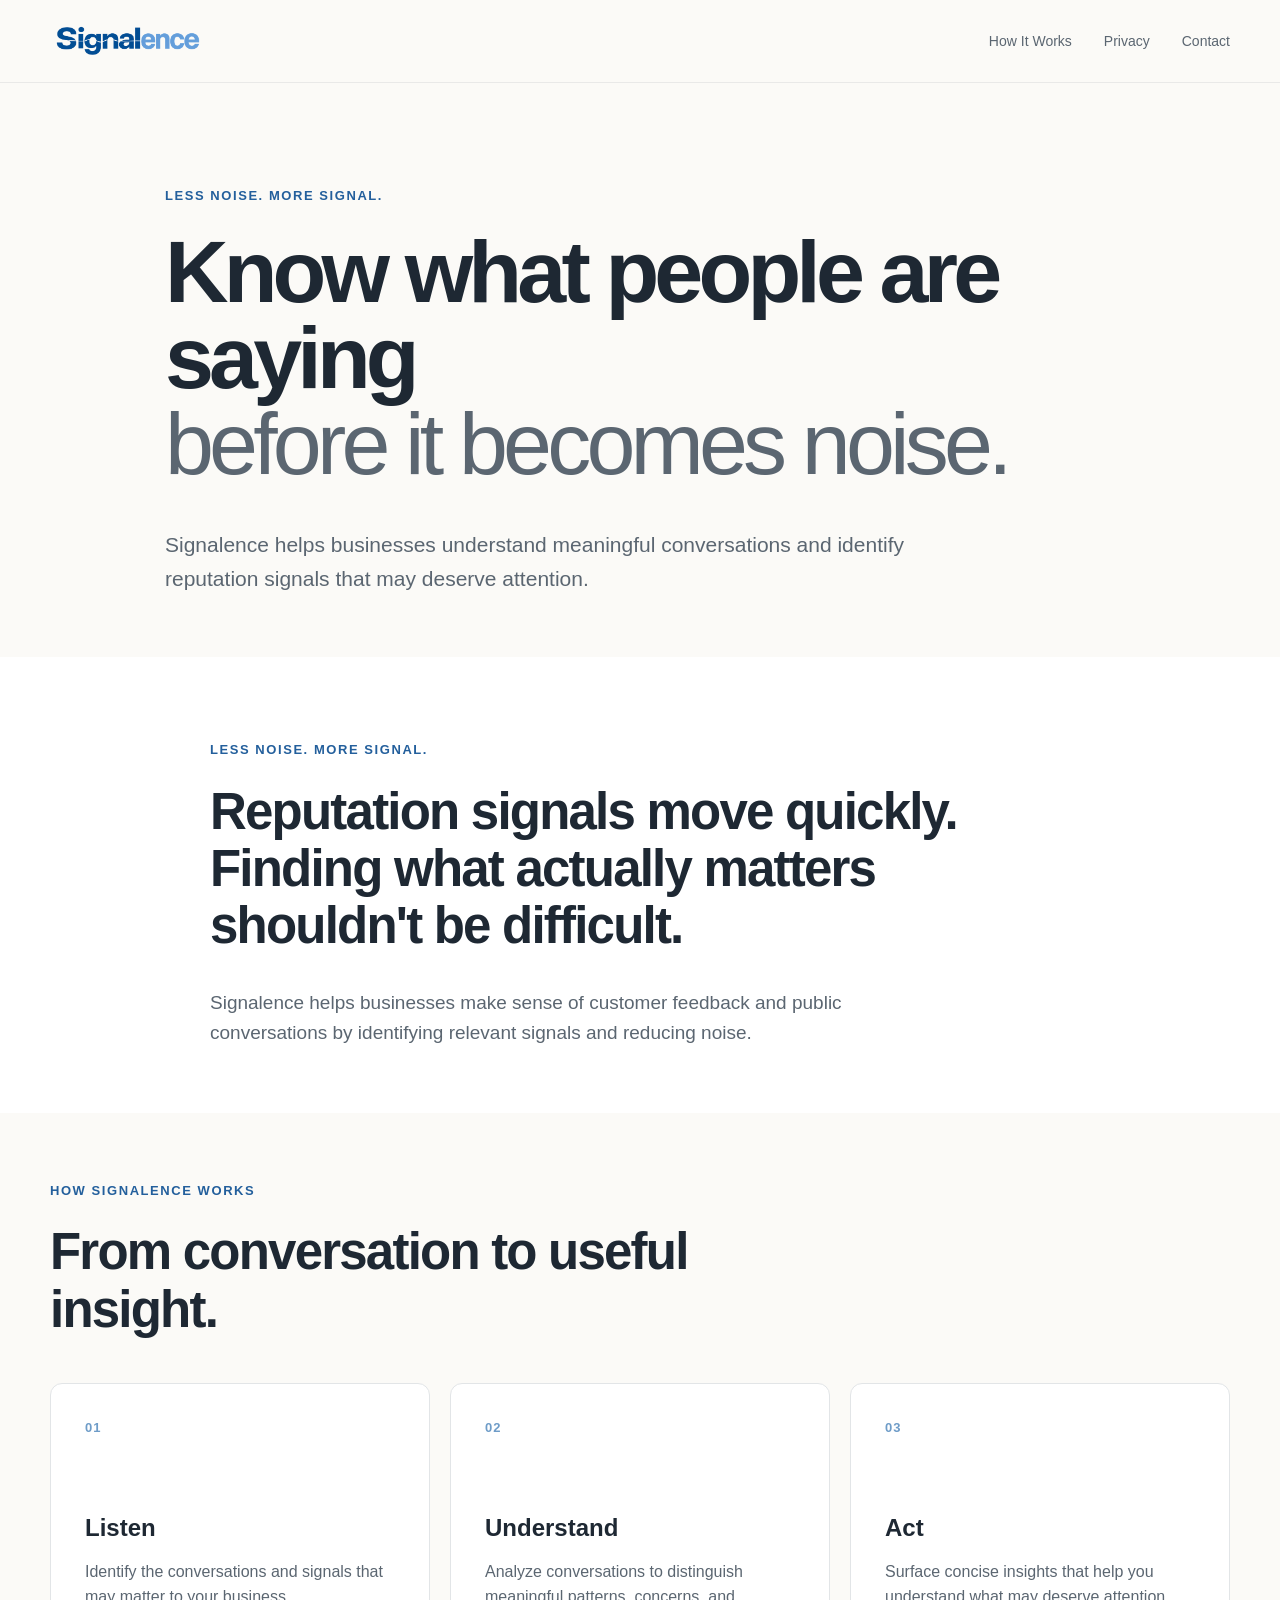
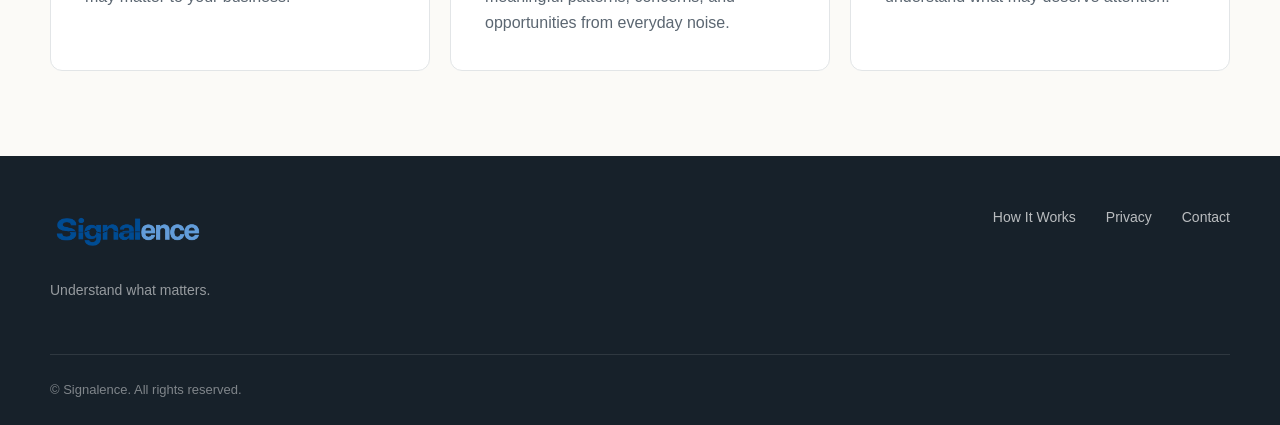
==== commit 49a1bd37: "added contact us page" ====
--- a/index.html
+++ b/index.html
@@ -30,6 +30,7 @@
         <nav class="main-nav">
             <a href="./about.html">How It Works</a>
             <a href="./privacy.html">Privacy</a>
+            <a href="./contact.html">Contact</a>
         </nav>
 
     </div>
@@ -170,6 +171,7 @@
         <div class="footer-links">
             <a href="./about.html">How It Works</a>
             <a href="./privacy.html">Privacy</a>
+            <a href="./contact.html">Contact</a>
         </div>
 
     </div>
--- a/styles.css
+++ b/styles.css
@@ -418,6 +418,39 @@
 
 /* Interior pages */
 
+/* Contact page */
+
+.contact-page {
+    padding: 90px 0 130px;
+}
+
+.contact-page-content {
+    max-width: 720px;
+}
+
+.contact-page h1 {
+    margin: 0;
+    font-size: 34px;
+    line-height: 1.2;
+    letter-spacing: -0.025em;
+    font-weight: 600;
+}
+
+.contact-page-description {
+    margin: 24px 0 0;
+    max-width: 600px;
+    color: var(--text-soft);
+    font-size: 17px;
+    line-height: 1.7;
+}
+
+.invite-only-note {
+    margin: 38px 0 0;
+    color: var(--text-soft);
+    font-size: 14px;
+    font-weight: 500;
+}
+
 .page-hero {
     padding: 80px 0 85px;
 }
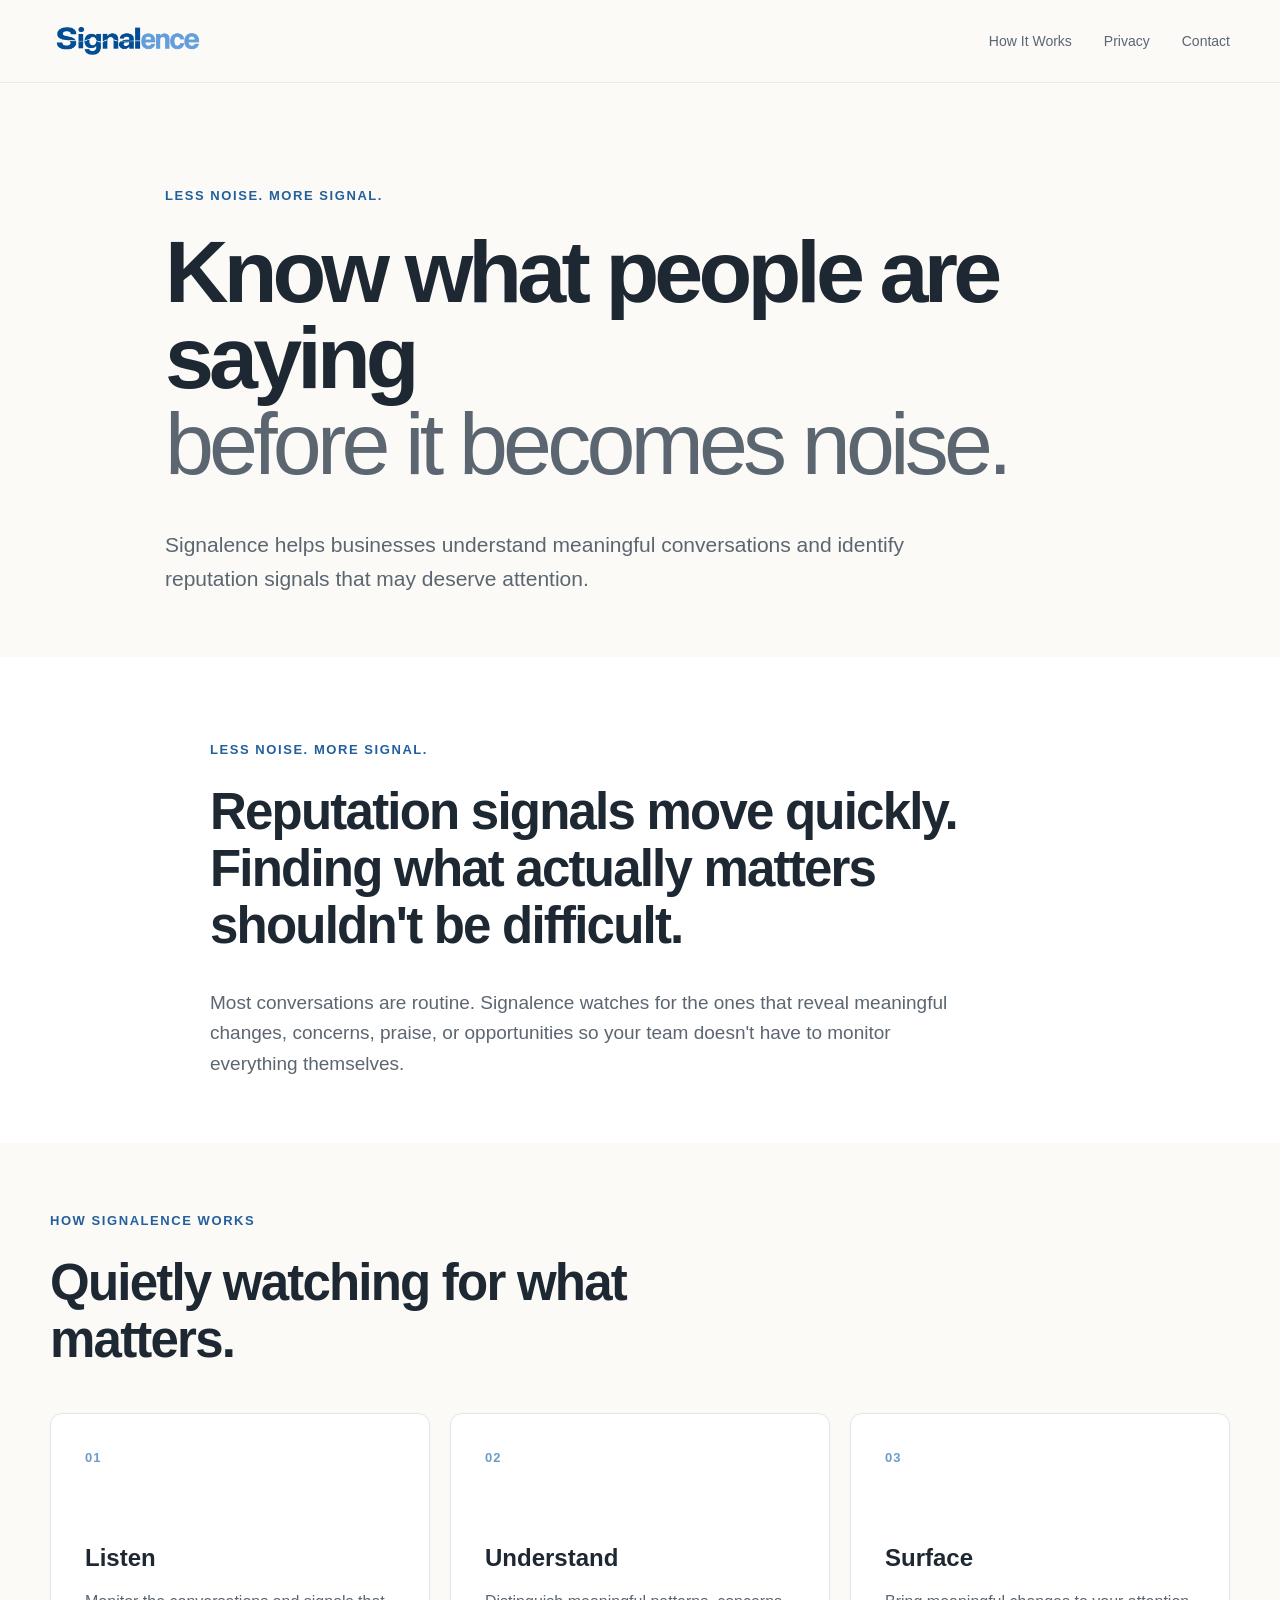
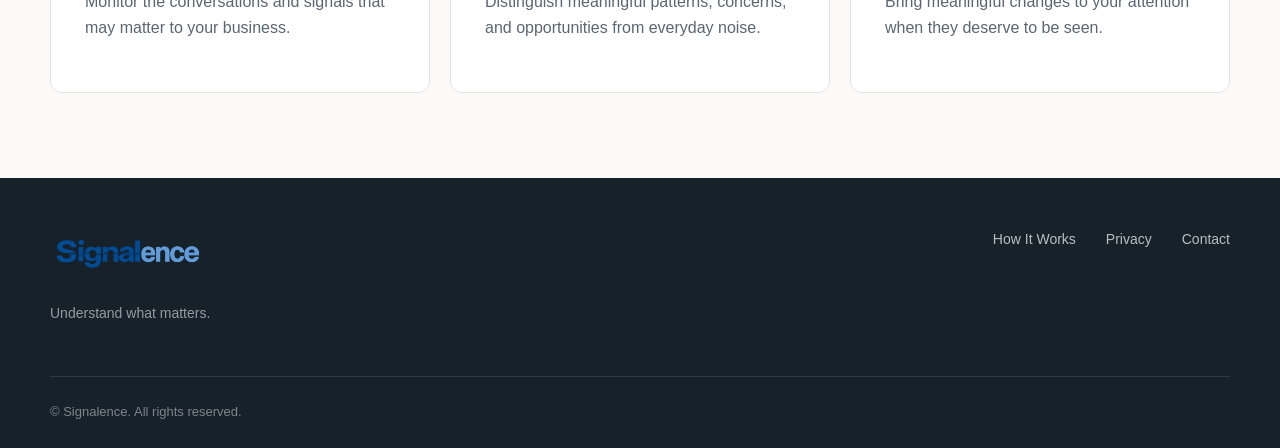
==== commit 3195996e: "updated text for smoke signal philosophy" ====
--- a/index.html
+++ b/index.html
@@ -8,7 +8,7 @@
 
     <meta
             name="description"
-            content="Signalence helps businesses understand meaningful public conversations and identify signals that may deserve attention."
+            content="Signalence helps businesses identify meaningful reputation signals, understand what matters, and filter out everyday noise."
     >
 
     <link rel="stylesheet" href="./styles.css">
@@ -72,8 +72,9 @@
             </h2>
 
             <p class="section-copy">
-                Signalence helps businesses make sense of customer feedback
-                and public conversations by identifying relevant signals and reducing noise.
+                Most conversations are routine. Signalence watches for the ones
+                that reveal meaningful changes, concerns, praise, or opportunities
+                so your team doesn't have to monitor everything themselves.
             </p>
 
         </div>
@@ -90,7 +91,7 @@
                 <p class="section-label">How Signalence works</p>
 
                 <h2>
-                    From conversation to useful insight.
+                    Quietly watching for what matters.
                 </h2>
 
             </div>
@@ -105,7 +106,7 @@
                     <h3>Listen</h3>
 
                     <p>
-                        Identify the conversations and signals
+                        Monitor the conversations and signals
                         that may matter to your business.
                     </p>
 
@@ -119,8 +120,8 @@
                     <h3>Understand</h3>
 
                     <p>
-                        Analyze conversations to distinguish meaningful patterns,
-                        concerns, and opportunities from everyday noise.
+                        Distinguish meaningful patterns, concerns,
+                        and opportunities from everyday noise.
                     </p>
 
                 </article>
@@ -130,11 +131,11 @@
 
                     <div class="step-number">03</div>
 
-                    <h3>Act</h3>
+                    <h3>Surface</h3>
 
                     <p>
-                        Surface concise insights that help you
-                        understand what may deserve attention.
+                        Bring meaningful changes to your attention
+                        when they deserve to be seen.
                     </p>
 
                 </article>
@@ -144,6 +145,7 @@
         </div>
 
     </section>
+
 </main>
 
 
